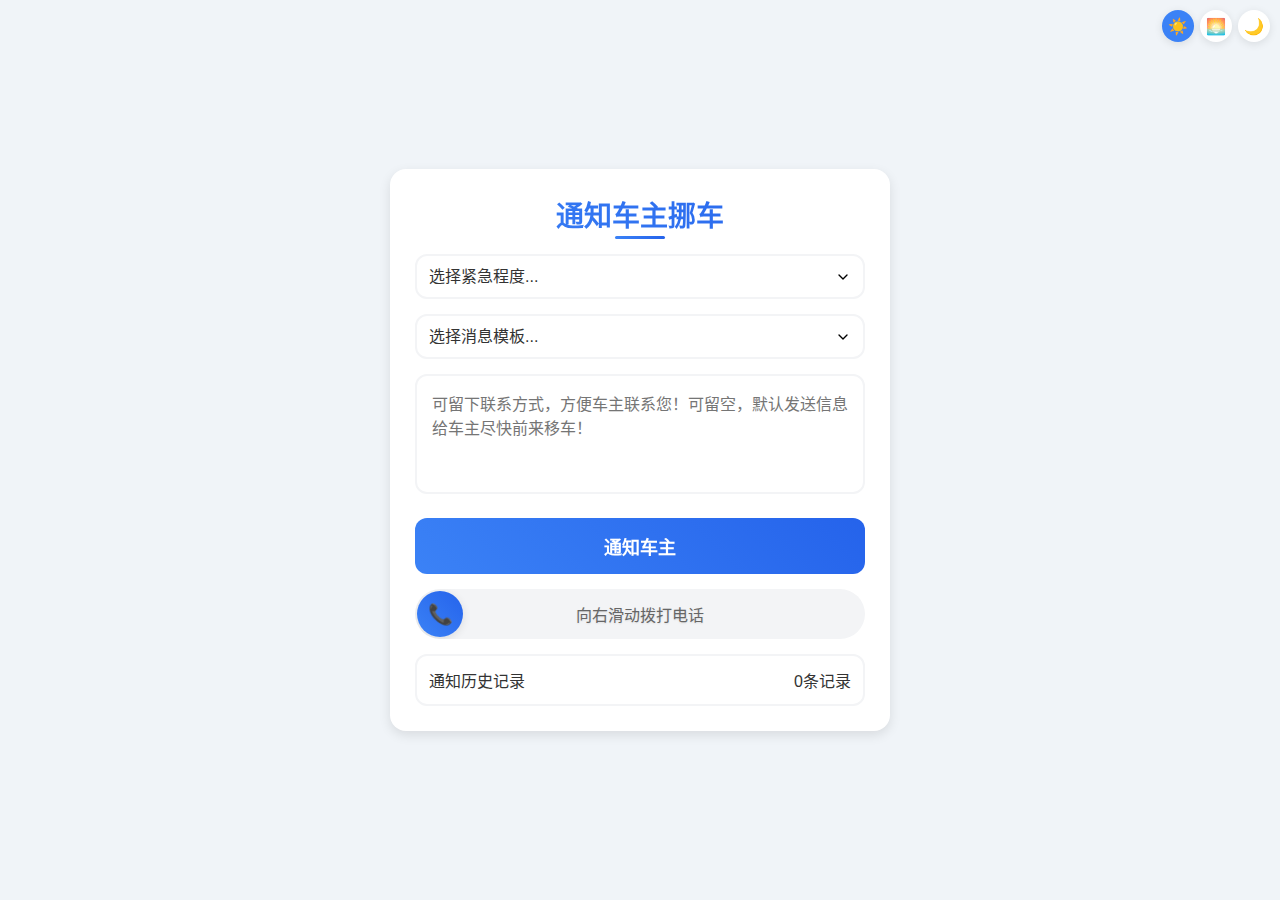
==== F/index.html @ f1817ab2 "Add files via upload" ====
<!DOCTYPE html>
<html lang="zh-CN">
<head>
    <meta charset="UTF-8">
    <meta name="viewport" content="width=device-width, initial-scale=1.0, user-scalable=no, maximum-scale=1.0, minimum-scale=1.0">
    <meta name="apple-mobile-web-app-capable" content="yes">
    <meta name="apple-mobile-web-app-status-bar-style" content="black">
    <title>通知车主挪车</title>
    <!-- 引入样式文件 -->
    <link rel="stylesheet" href="styles.css">
</head>
<body>
    <!-- 主容器 -->
    <div class="container">
        <h1>通知车主挪车</h1>
        
        <!-- 紧急程度选择 -->
        <select id="urgencySelect" class="select-box">
            <option value="">选择紧急程度...</option>
            <option value="low">⚪️ 普通</option>
            <option value="medium">🟡 紧急</option>
            <option value="high">🔴 非常紧急</option>
        </select>

        <!-- 消息模板选择 -->
        <select id="messageTemplate" class="select-box">
            <option value="">选择消息模板...</option>
            <option value="车辆挡住了出口，请尽快移动车辆。">🚗 车辆挡住了出口，请尽快移动车辆。</option>
            <option value="紧急情况，需要您立即移车！">⚡️ 紧急情况，需要您立即移车！</option>
            <option value="车辆占用了消防通道，请立即处理。">🚨 车辆占用了消防通道，请立即处理。</option>
            <option value="车辆影响施工，请及时挪车。">🚧 车辆影响施工，请及时挪车。</option>
        </select>

        <!-- 自定义消息输入框 -->
        <textarea 
            id="messageInput" 
            class="input-box-textarea" 
            placeholder="可留下联系方式，方便车主联系您！可留空，默认发送信息给车主尽快前来移车！"
        ></textarea>

        <!-- 通知按钮 -->
        <button id="notifyBtn" class="notify-btn">通知车主</button>

        <!-- 拨打电话滑块 -->
        <div id="callSlider" class="call-slider">
            <div class="call-text">向右滑动拨打电话</div>
            <div id="callHandle" class="call-handle"></div>
            <div id="callProgress" class="call-progress"></div>
        </div>

        <!-- 历史记录切换按钮 -->
        <button id="historyToggle" class="history-toggle">
            <span>通知历史记录</span>
            <span id="historyCount">0条记录</span>
        </button>

        <!-- 历史记录列表 -->
        <div id="historyList" class="history-list"></div>
    </div>

    <!-- 主题切换按钮组 -->
    <div class="theme-toggles">
        <button class="theme-btn active" data-theme="light">☀️</button>
        <button class="theme-btn" data-theme="warm">🌅</button>
        <button class="theme-btn" data-theme="dark">🌙</button>
    </div>

    <!-- Toast提示容器 -->
    <div id="toastContainer" class="toast-container">
        <div class="toast-content">
            <div class="toast-icon">
                <div class="toast-loading"></div>
            </div>
            <div class="toast-message"></div>
        </div>
    </div>

    <!-- 引入JavaScript文件 -->
    <script src="config.js"></script>
    <script src="app.js"></script>
</body>
</html>
---- F/styles.css ----
/* 基础样式重置 */
* {
    margin: 0;
    padding: 0;
    box-sizing: border-box;
    -webkit-tap-highlight-color: transparent;
    -webkit-touch-callout: none;
    -webkit-user-select: none;
    user-select: none;
}

/* 允许文本框选择文字 */
.input-box-textarea {
    -webkit-user-select: text;
    user-select: text;
}

/* CSS变量定义 */
:root {
    --primary: #3b82f6;
    --primary-dark: #2563eb;
    --background: #f0f4f8;
    --text: #333;
    --card: #fff;
    --shadow: rgba(0, 0, 0, 0.1);
    --slider-bg: #f3f4f6;
    --slider-text: #666;
    --toast-bg: rgba(255, 255, 255, 0.98);
    --toast-shadow: 0 8px 32px rgba(0, 0, 0, 0.12);
    --animation-curve: cubic-bezier(0.34, 1.56, 0.64, 1);
}

/* 主题样式 */
body.dark {
    --primary: #60a5fa;
    --primary-dark: #3b82f6;
    --background: #1f2937;
    --text: #f3f4f6;
    --card: #374151;
    --shadow: rgba(0, 0, 0, 0.3);
    --slider-bg: #4b5563;
    --slider-text: #e5e7eb;
    --toast-bg: rgba(55, 65, 81, 0.98);
}

body.warm {
    --primary: #f97316;
    --primary-dark: #ea580c;
    --background: #fff7ed;
    --text: #431407;
    --card: #fff;
    --shadow: rgba(249, 115, 22, 0.1);
    --slider-bg: #fed7aa;
    --slider-text: #9a3412;
    --toast-bg: rgba(255, 247, 237, 0.98);
}

/* 基础布局 */
body {
    font-family: system-ui, -apple-system, BlinkMacSystemFont, 'Segoe UI', Roboto, sans-serif;
    min-height: 100vh;
    min-height: -webkit-fill-available;
    background: var(--background);
    display: flex;
    justify-content: center;
    align-items: center;
    padding: 15px;
    touch-action: manipulation;
    color: var(--text);
    transition: background-color 0.3s var(--animation-curve);
    overflow-x: hidden;
}

html {
    height: -webkit-fill-available;
}

/* 容器样式 */
.container {
    width: 100%;
    max-width: 500px;
    background: var(--card);
    border-radius: 16px;
    padding: min(25px, 5vw);
    box-shadow: 0 4px 12px var(--shadow);
    transition: all 0.3s var(--animation-curve);
    margin: auto;
}

/* 标题样式 */
h1 {
    font-size: clamp(24px, 5vw, 28px);
    text-align: center;
    margin-bottom: 20px;
    background: linear-gradient(45deg, var(--primary), var(--primary-dark));
    -webkit-background-clip: text;
    background-clip: text;
    -webkit-text-fill-color: transparent;
    animation: titlePulse 2s var(--animation-curve) infinite;
    will-change: transform;
    position: relative;
}

h1::after {
    content: '';
    position: absolute;
    bottom: -5px;
    left: 50%;
    transform: translateX(-50%);
    width: 50px;
    height: 3px;
    background: linear-gradient(90deg, var(--primary), var(--primary-dark));
    border-radius: 2px;
    animation: titleUnderline 2s var(--animation-curve) infinite;
}

/* 表单元素样式 */
.select-box {
    width: 100%;
    padding: 12px;
    border: 2px solid var(--slider-bg);
    border-radius: 12px;
    font-size: 16px;
    margin-bottom: 15px;
    background: var(--card);
    color: var(--text);
    transition: all 0.3s var(--animation-curve);
    -webkit-appearance: none;
    appearance: none;
    cursor: pointer;
    background-image: url("data:image/svg+xml;charset=UTF-8,%3csvg xmlns='http://www.w3.org/2000/svg' viewBox='0 0 24 24' fill='none' stroke='currentColor' stroke-width='2' stroke-linecap='round' stroke-linejoin='round'%3e%3cpolyline points='6 9 12 15 18 9'%3e%3c/polyline%3e%3c/svg%3e");
    background-repeat: no-repeat;
    background-position: right 12px center;
    background-size: 16px;
    padding-right: 40px;
}

.select-box:focus {
    outline: none;
    border-color: var(--primary);
    box-shadow: 0 0 0 3px rgba(59, 130, 246, 0.1);
    transform: translateY(-2px);
}

/* 下拉选项样式 */
.select-box option {
    padding: 12px;
    font-size: 16px;
    background: var(--card);
    color: var(--text);
}

.select-box option[value="low"] {
    color: #3b82f6;
    background: linear-gradient(45deg, rgba(59, 130, 246, 0.1), transparent);
}

.select-box option[value="medium"] {
    color: #f59e0b;
    background: linear-gradient(45deg, rgba(245, 158, 11, 0.1), transparent);
}

.select-box option[value="high"] {
    color: #ef4444;
    background: linear-gradient(45deg, rgba(239, 68, 68, 0.1), transparent);
}

/* 文本框样式 */
.input-box-textarea {
    width: 100%;
    padding: 15px;
    border: 2px solid var(--slider-bg);
    border-radius: 12px;
    font-size: 16px;
    min-height: 120px;
    margin-bottom: 20px;
    resize: none;
    background: var(--card);
    color: var(--text);
    transition: all 0.3s var(--animation-curve);
    -webkit-appearance: none;
    appearance: none;
}

.input-box-textarea:focus {
    outline: none;
    border-color: var(--primary);
    box-shadow: 0 0 0 3px rgba(59, 130, 246, 0.1);
    transform: translateY(-2px);
}

/* 按钮样式 */
.notify-btn {
    width: 100%;
    padding: 15px;
    background: linear-gradient(45deg, var(--primary), var(--primary-dark));
    color: white;
    border: none;
    border-radius: 12px;
    font-size: 18px;
    font-weight: bold;
    margin-bottom: 15px;
    cursor: pointer;
    position: relative;
    overflow: hidden;
    transition: all 0.3s var(--animation-curve);
    -webkit-tap-highlight-color: transparent;
    will-change: transform;
}

.notify-btn:active {
    transform: scale(0.98);
}

/* 滑块样式 */
.call-slider {
    width: 100%;
    height: 50px;
    background: var(--slider-bg);
    border-radius: 25px;
    position: relative;
    overflow: hidden;
    transition: all 0.3s var(--animation-curve);
    touch-action: none;
    margin-bottom: 15px;
}

.call-text {
    position: absolute;
    width: 100%;
    height: 100%;
    display: flex;
    align-items: center;
    justify-content: center;
    color: var(--slider-text);
    font-size: 16px;
    z-index: 1;
    transition: opacity 0.3s var(--animation-curve);
    pointer-events: none;
    text-shadow: 0 1px 2px rgba(0, 0, 0, 0.1);
}

.call-handle {
    position: absolute;
    left: 2px;
    top: 2px;
    width: 46px;
    height: 46px;
    background: linear-gradient(45deg, var(--primary), var(--primary-dark));
    border-radius: 23px;
    z-index: 2;
    cursor: pointer;
    display: flex;
    align-items: center;
    justify-content: center;
    color: white;
    font-size: 20px;
    box-shadow: 0 2px 8px var(--shadow);
    transition: all 0.3s var(--animation-curve);
    will-change: transform;
}

.call-handle::after {
    content: '📞';
    animation: handlePulse 1.5s infinite;
    will-change: transform;
}

.call-progress {
    position: absolute;
    left: 0;
    top: 0;
    height: 100%;
    width: 0;
    background: linear-gradient(90deg, 
        rgba(59, 130, 246, 0.1),
        rgba(59, 130, 246, 0.2));
    transition: width 0.1s linear;
    will-change: width;
}

/* 主题切换按钮样式 */
.theme-toggles {
    position: fixed;
    top: 10px;
    right: 10px;
    display: flex;
    gap: 6px;
    z-index: 100;
}

.theme-btn {
    width: 32px;
    height: 32px;
    border: none;
    border-radius: 16px;
    background: var(--card);
    font-size: 16px;
    cursor: pointer;
    display: flex;
    align-items: center;
    justify-content: center;
    box-shadow: 0 2px 8px var(--shadow);
    transition: all 0.3s var(--animation-curve);
    -webkit-tap-highlight-color: transparent;
}

.theme-btn:hover {
    transform: translateY(-2px);
}

.theme-btn.active {
    background: var(--primary);
    color: white;
}

/* Toast提示样式 */
.toast-container {
    position: fixed;
    top: 50%;
    left: 50%;
    transform: translate(-50%, -50%);
    z-index: 1000;
    display: flex;
    align-items: center;
    justify-content: center;
    width: 100%;
    height: 100%;
    background: rgba(0, 0, 0, 0.2);
    opacity: 0;
    visibility: hidden;
    transition: all 0.3s var(--animation-curve);
    backdrop-filter: blur(8px);
    -webkit-backdrop-filter: blur(8px);
}

.toast-container.show {
    opacity: 1;
    visibility: visible;
}

.toast-content {
    background: var(--toast-bg);
    border-radius: 20px;
    padding: clamp(20px, 5vw, 25px);
    display: flex;
    flex-direction: column;
    align-items: center;
    gap: 15px;
    min-width: min(300px, 90vw);
    max-width: 90%;
    transform: scale(0.8) translateY(20px);
    opacity: 0;
    transition: all 0.3s var(--animation-curve);
    box-shadow: var(--toast-shadow);
    border: 1px solid rgba(255, 255, 255, 0.2);
}

.toast-container.show .toast-content {
    transform: scale(1) translateY(0);
    opacity: 1;
}

.toast-icon {
    width: 60px;
    height: 60px;
    border-radius: 30px;
    background: var(--primary);
    display: flex;
    align-items: center;
    justify-content: center;
    position: relative;
}

/* 成功状态的勾勾动画 */
.toast-success {
    position: relative;
    width: 40px;
    height: 40px;
}

.toast-success::before,
.toast-success::after {
    content: '';
    position: absolute;
    background: white;
    border-radius: 2px;
}

.toast-success::before {
    width: 3px;
    height: 20px;
    transform: rotate(45deg);
    right: 10px;
    top: 5px;
    animation: successLong 0.4s ease-in;
}

.toast-success::after {
    width: 30px;
    height: 3px;
    transform: rotate(45deg);
    left: 5px;
    top: 22px;
    animation: successShort 0.4s ease-out;
}

@keyframes successLong {
    0% { transform: rotate(45deg) scale(0); }
    100% { transform: rotate(45deg) scale(1); }
}

@keyframes successShort {
    0% { transform: rotate(45deg) scale(0); }
    100% { transform: rotate(45deg) scale(1); }
}


/* 错误状态的叉叉动画 */
.toast-error {
    position: relative;
    width: 32px;
    height: 32px;
}

.toast-error::before,
.toast-error::after {
    content: '';
    position: absolute;
    width: 32px;
    height: 3px;
    background: white;
    border-radius: 2px;
    top: 50%;
    left: 50%;
}

.toast-error::before {
    transform: translate(-50%, -50%) rotate(45deg);
    animation: errorLeft 0.4s ease-in;
}

.toast-error::after {
    transform: translate(-50%, -50%) rotate(-45deg);
    animation: errorRight 0.4s ease-in;
}

@keyframes errorLeft {
    0% { transform: translate(-50%, -50%) rotate(45deg) scaleX(0); }
    100% { transform: translate(-50%, -50%) rotate(45deg) scaleX(1); }
}

@keyframes errorRight {
    0% { transform: translate(-50%, -50%) rotate(-45deg) scaleX(0); }
    100% { transform: translate(-50%, -50%) rotate(-45deg) scaleX(1); }
}

/* 加载状态的动画 */
.toast-loading {
    width: 32px;
    height: 32px;
    border: 3px solid rgba(255, 255, 255, 0.3);
    border-radius: 50%;
    border-top-color: white;
    animation: spin 0.8s linear infinite;
}

.toast-message {
    color: var(--text);
    font-size: 18px;
    text-align: center;
    font-weight: 500;
    margin-top: 10px;
    animation: messageSlide 0.3s var(--animation-curve);
}

@keyframes messageSlide {
    from { transform: translateY(20px); opacity: 0; }
    to { transform: translateY(0); opacity: 1; }
}


.toast-container.show {
    opacity: 1;
    visibility: visible;
}

.toast-content {
    background: var(--toast-bg);
    border-radius: 20px;
    padding: clamp(20px, 5vw, 25px);
    display: flex;
    flex-direction: column;
    align-items: center;
    gap: 15px;
    min-width: min(300px, 90vw);
    max-width: 90%;
    transform: scale(0.8) translateY(20px);
    opacity: 0;
    transition: all 0.3s var(--animation-curve);
    box-shadow: var(--toast-shadow);
    border: 1px solid rgba(255, 255, 255, 0.2);
}

.toast-container.show .toast-content {
    transform: scale(1) translateY(0);
    opacity: 1;
}

/* 历史记录样式 */
.history-toggle {
    width: 100%;
    padding: 12px;
    background: var(--card);
    border: 2px solid var(--slider-bg);
    border-radius: 12px;
    display: flex;
    justify-content: space-between;
    align-items: center;
    font-size: 16px;
    cursor: pointer;
    transition: all 0.3s var(--animation-curve);
    margin-top: 15px;
    color: var(--text);
}

.history-toggle:hover {
    border-color: var(--primary);
}

.history-list {
    margin-top: 15px;
    display: none;
}

.history-list.show {
    display: block;
    animation: slideDown 0.3s var(--animation-curve);
}

.history-item {
    background: var(--card);
    border: 2px solid var(--slider-bg);
    border-radius: 12px;
    padding: 15px;
    margin-bottom: 10px;
    color: var(--text);
}

.history-header {
    display: flex;
    justify-content: space-between;
    align-items: center;
    margin-bottom: 10px;
}

.history-badge {
    padding: 4px 8px;
    border-radius: 12px;
    font-size: 12px;
    color: white;
}

.history-badge.low { background: #3b82f6; }
.history-badge.medium { background: #f59e0b; }
.history-badge.high { background: #ef4444; }

.history-time {
    font-size: 12px;
    color: var(--slider-text);
    margin-top: 8px;
}

/* 动画 */
@keyframes titlePulse {
    0%, 100% { transform: scale(1); opacity: 0.8; }
    50% { transform: scale(1.05); opacity: 1; }
}

@keyframes titleUnderline {
    0%, 100% { width: 50px; opacity: 0.5; }
    50% { width: 100px; opacity: 1; }
}

@keyframes handlePulse {
    0%, 100% { transform: scale(1); }
    50% { transform: scale(1.1); }
}

@keyframes slideDown {
    from { opacity: 0; transform: translateY(-10px); }
    to { opacity: 1; transform: translateY(0); }
}

@keyframes spin {
    to { transform: rotate(360deg); }
}

/* 响应式设计 */
@media (max-width: 480px) {
    .container {
        border-radius: 12px;
    }

    .notify-btn {
        padding: 12px;
        font-size: 16px;
    }

    .call-slider {
        height: 46px;
    }

    .call-handle {
        width: 42px;
        height: 42px;
    }

    .toast-content {
        padding: 20px;
    }
    
    .theme-btn {
        width: 28px;
        height: 28px;
        font-size: 14px;
    }
    
    .theme-toggles {
        top: 8px;
        right: 8px;
        gap: 4px;
    }
}
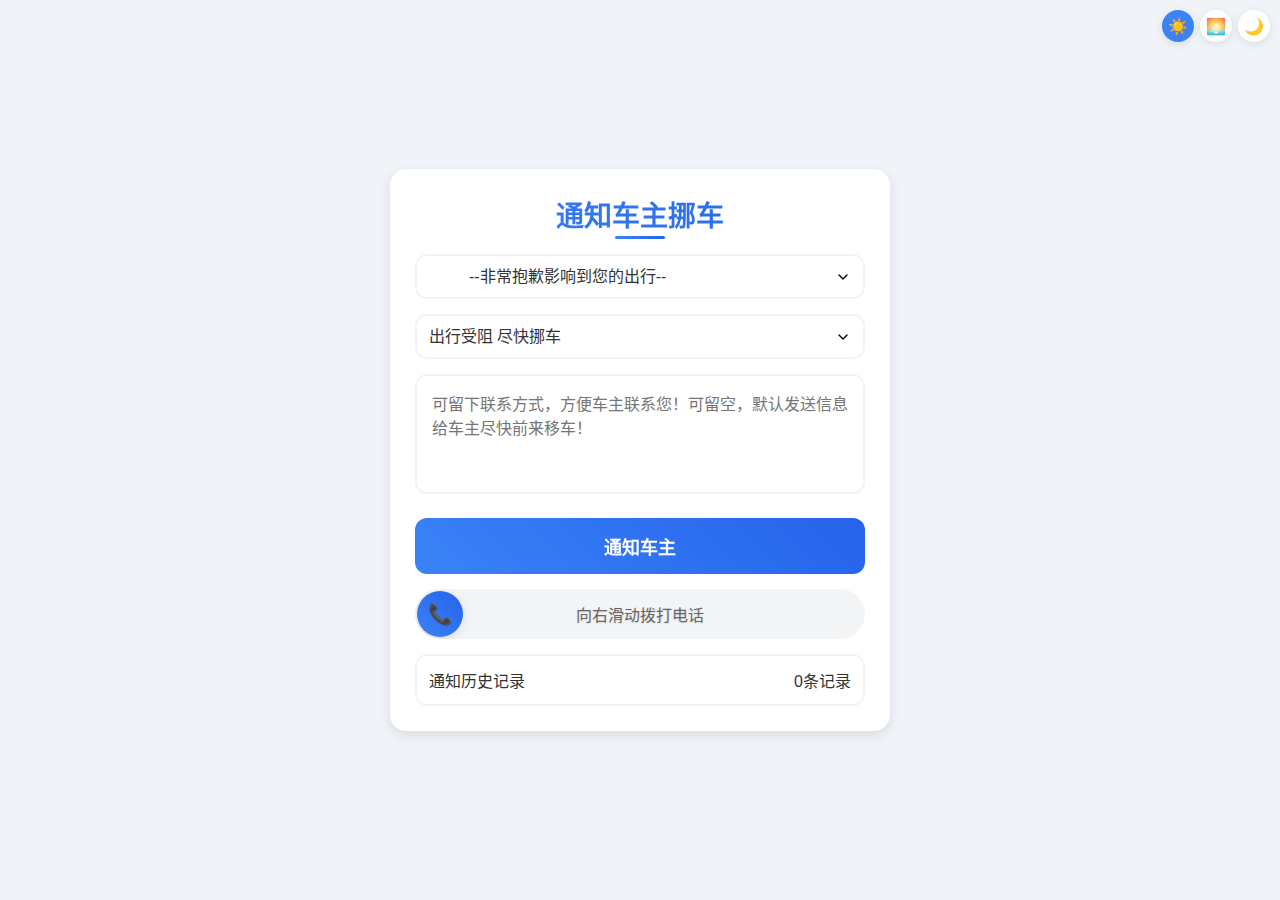
==== commit d7cc1051: "Add files via upload" ====
--- a/F/index.html
+++ b/F/index.html
@@ -16,20 +16,17 @@
         
         <!-- 紧急程度选择 -->
         <select id="urgencySelect" class="select-box">
-            <option value="">选择紧急程度...</option>
-            <option value="low">⚪️ 普通</option>
-            <option value="medium">🟡 紧急</option>
-            <option value="high">🔴 非常紧急</option>
+            <option value="low">&nbsp;&nbsp;&nbsp;&nbsp;&nbsp;&nbsp;&nbsp;&nbsp;&nbsp;--非常抱歉影响到您的出行--</option>
         </select>
-
-        <!-- 消息模板选择 -->
+        
+<!-- 消息模板选择 -->
         <select id="messageTemplate" class="select-box">
-            <option value="">选择消息模板...</option>
-            <option value="车辆挡住了出口，请尽快移动车辆。">🚗 车辆挡住了出口，请尽快移动车辆。</option>
-            <option value="紧急情况，需要您立即移车！">⚡️ 紧急情况，需要您立即移车！</option>
-            <option value="车辆占用了消防通道，请立即处理。">🚨 车辆占用了消防通道，请立即处理。</option>
-            <option value="车辆影响施工，请及时挪车。">🚧 车辆影响施工，请及时挪车。</option>
+           
+            <option value="需要挪车 请及时处理">出行受阻 尽快挪车</option>
+            <option value="温馨提醒 车窗未关"> 温馨提醒 车窗未关</option>
+            <option value="交警查车 尽快驶离"> 交警查车 尽快驶离</option>
         </select>
+        
 
         <!-- 自定义消息输入框 -->
         <textarea 
@@ -79,4 +76,4 @@
     <script src="config.js"></script>
     <script src="app.js"></script>
 </body>
-</html>+</html>
